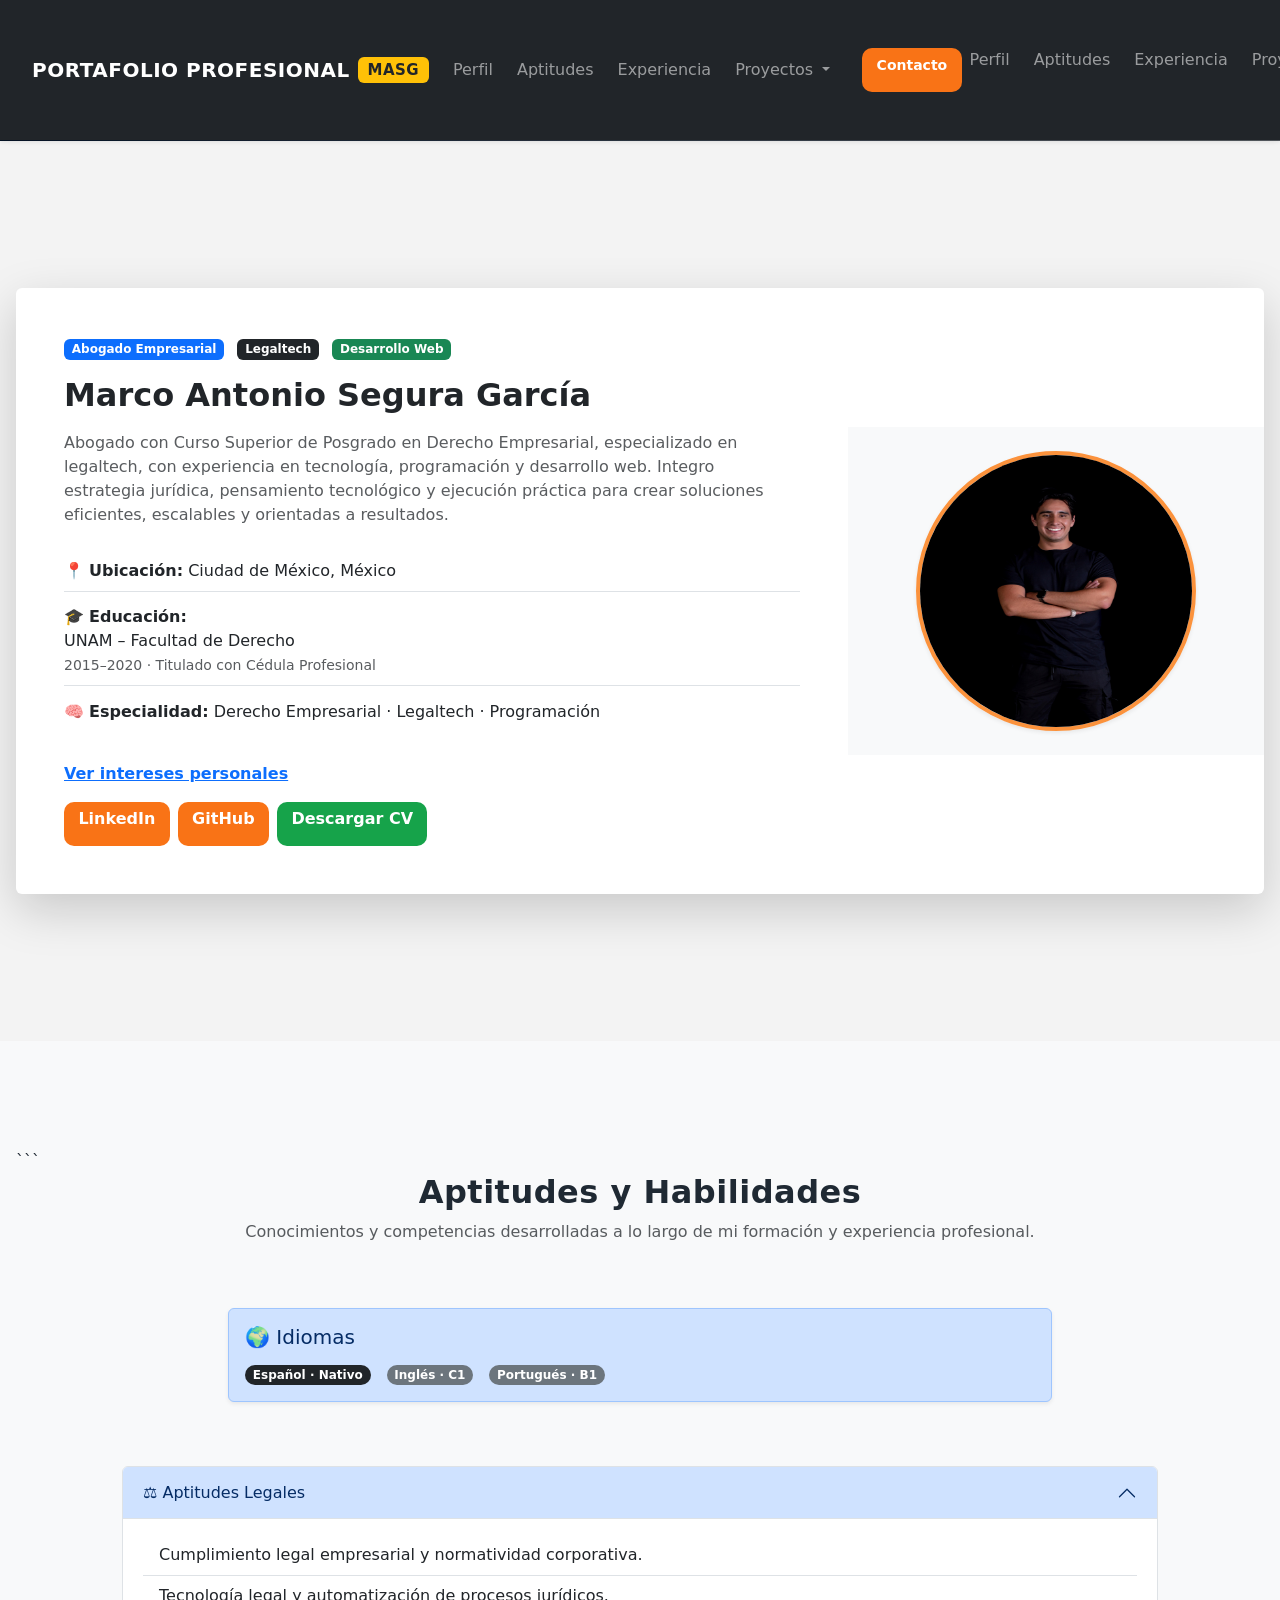
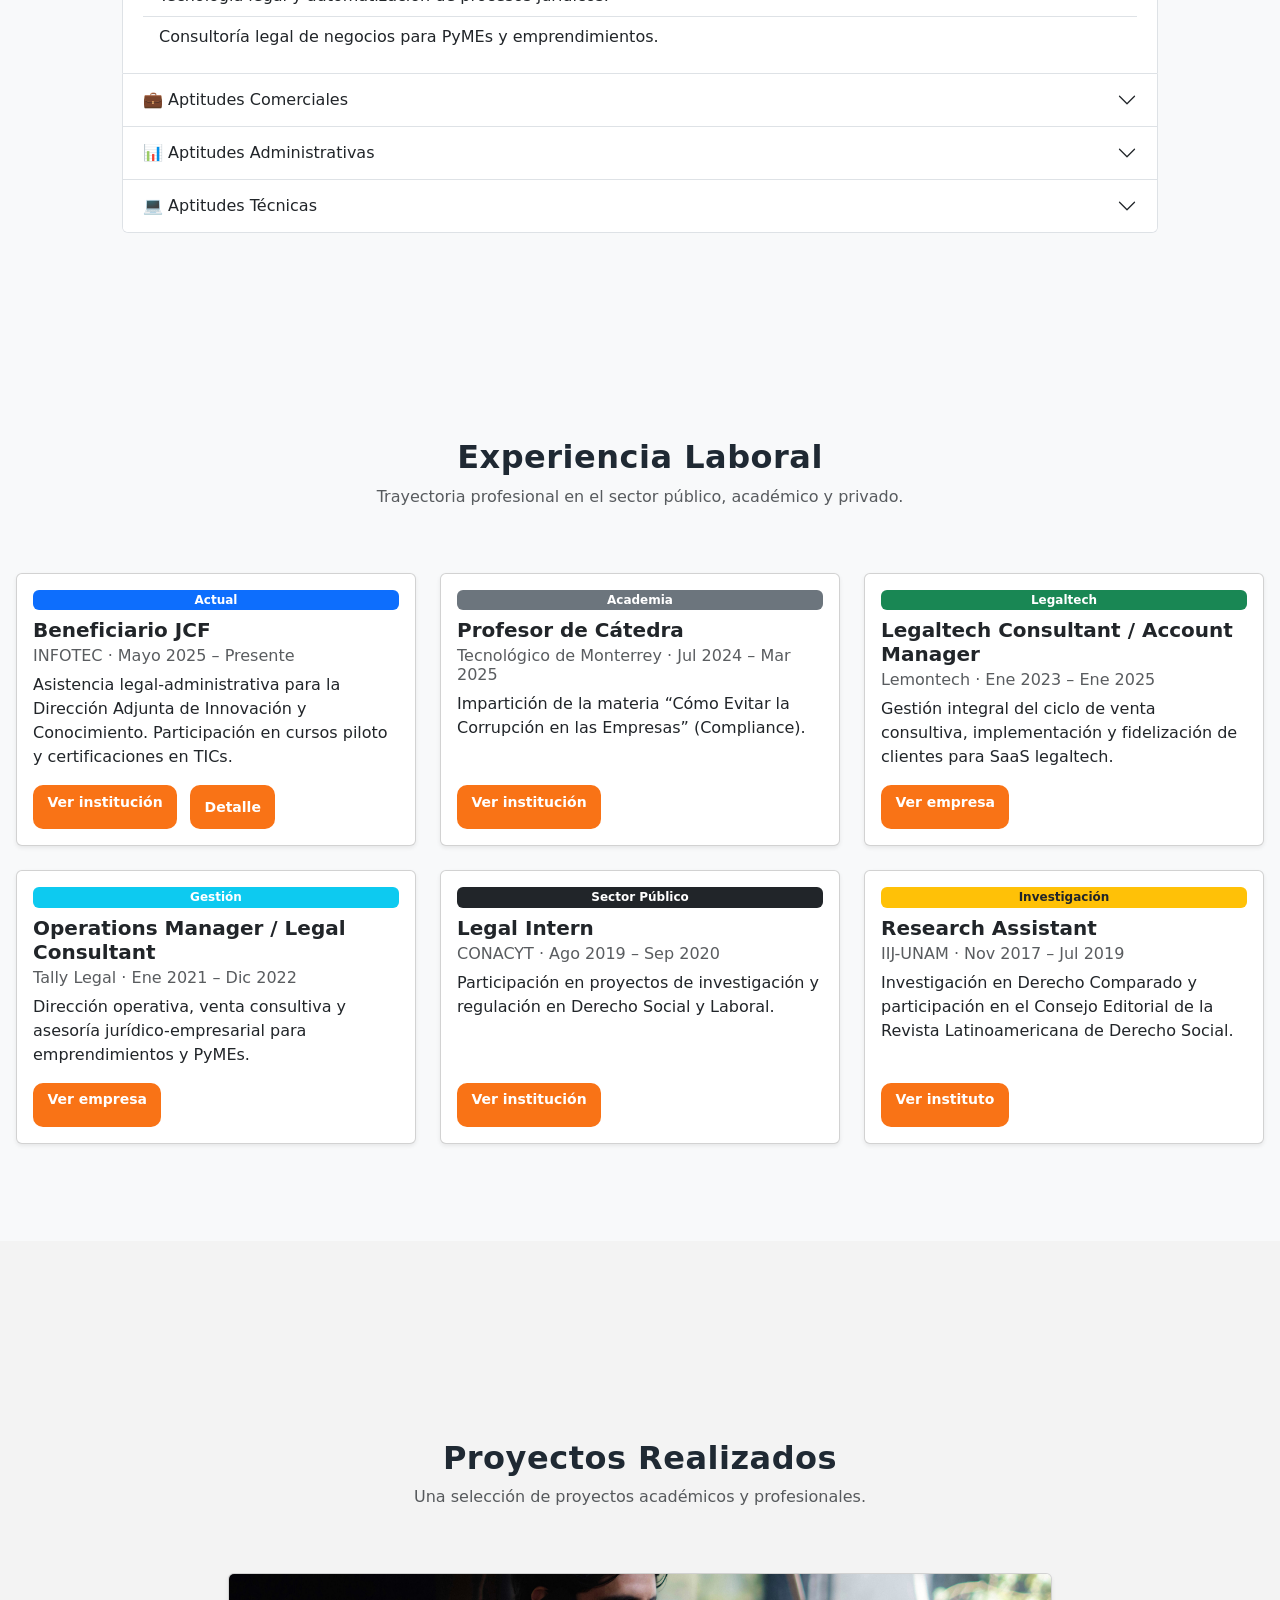
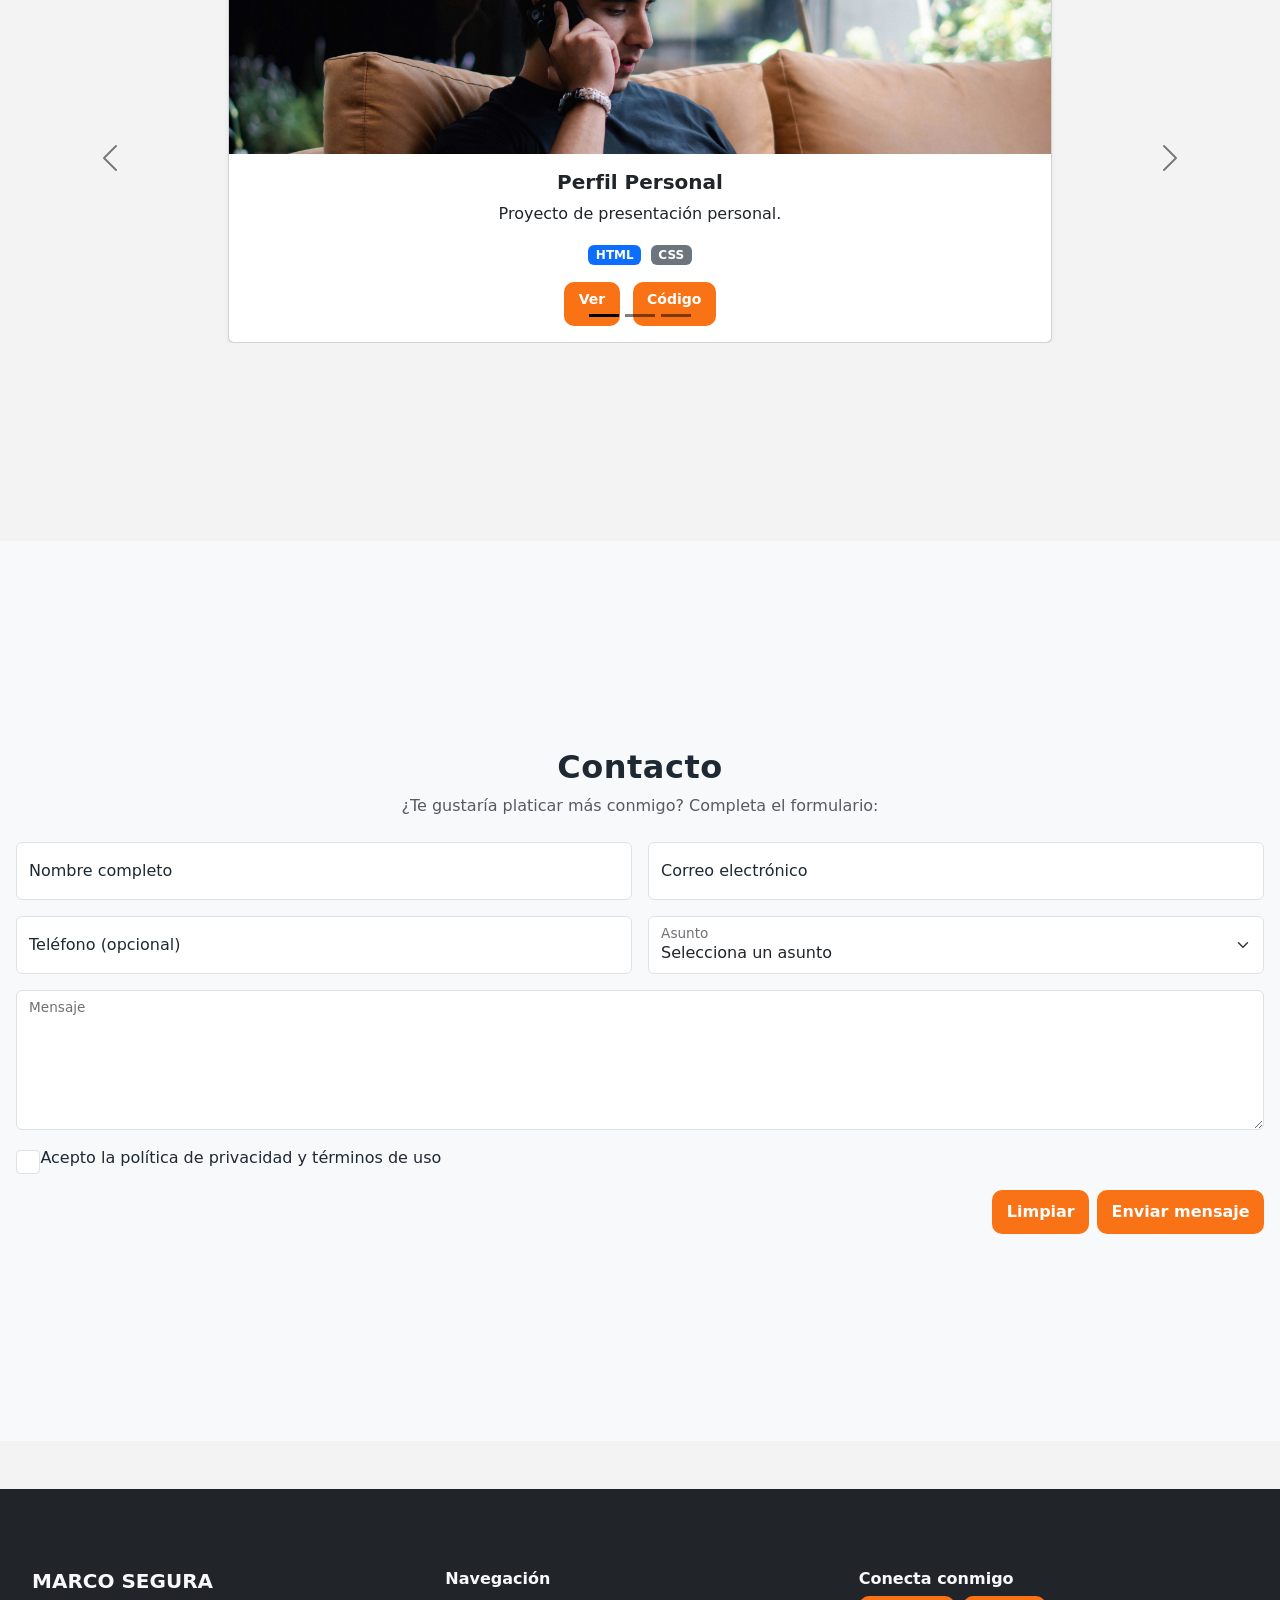
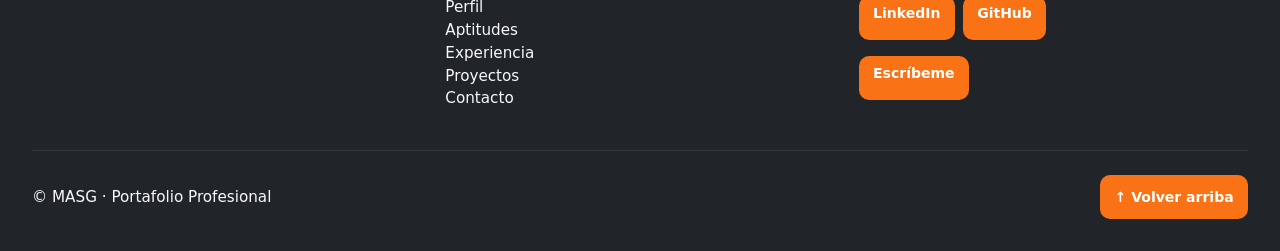
==== index.html @ 01057bda "Add files via upload" ====
<!doctype html>
<html lang="es">
  <head>
    <!-- META TAGS -->
      <meta charset="UTF-8">
      <meta name="viewport" content="width=device-width, initial-scale=1.0">
      <title>Portafolio ft Bootstrap | MASG</title>
    <!-- Bootstrap CSS (CDN: jsDelivr) -->
    <link href="https://cdn.jsdelivr.net/npm/bootstrap@5.0.2/dist/css/bootstrap.min.css"
          rel="stylesheet"
          integrity="sha384-EVSTQN3/azprG1Anm3QDgpJLIm9Nao0Yz1ztcQTwFspd3yD65VohhpuuCOmLASjC"
          crossorigin="anonymous">

    <!-- (Opcional) Bootstrap Icons -->
    <link href="https://cdn.jsdelivr.net/npm/bootstrap-icons@1.5.0/font/bootstrap-icons.css" rel="stylesheet">

    <!-- Tu CSS personalizado — debe cargarse DESPUÉS del CSS de Bootstrap -->
    <link rel="stylesheet" href="css/styles.css">
  </head>
<body>
<!-- ================= HEADER / NAVBAR (Bootstrap 5 - Refinado) ================= -->
<header class="site-header sticky-top">
  <nav class="navbar navbar-expand-lg navbar-dark bg-dark shadow-sm">
    <div class="container">

      <!-- Brand -->
      <a class="navbar-brand fw-bold d-flex align-items-center gap-2" href="#perfil">
        PORTAFOLIO PROFESIONAL
        <span class="badge bg-warning text-dark">MASG</span>
      </a>

      <!-- Toggler (Offcanvas) -->
      <button
        class="navbar-toggler"
        type="button"
        data-bs-toggle="offcanvas"
        data-bs-target="#offcanvasNavbar"
        aria-controls="offcanvasNavbar"
        aria-label="Toggle navigation">
        <span class="navbar-toggler-icon"></span>
      </button>

      <!-- Desktop Navbar -->
      <div class="collapse navbar-collapse justify-content-end d-none d-lg-flex">
        <ul class="navbar-nav align-items-center gap-lg-2">

          <li class="nav-item">
            <a class="nav-link" href="#perfil">Perfil</a>
          </li>

          <li class="nav-item">
            <a class="nav-link" href="#aptitudes">Aptitudes</a>
          </li>

          <li class="nav-item">
            <a class="nav-link" href="#experiencia">Experiencia</a>
          </li>

          <!-- Dropdown Proyectos -->
          <li class="nav-item dropdown">
            <a
              class="nav-link dropdown-toggle"
              href="#proyectos"
              role="button"
              data-bs-toggle="dropdown"
              aria-expanded="false">
              Proyectos
            </a>
            <ul class="dropdown-menu dropdown-menu-dark">
              <li><a class="dropdown-item" href="#proyectos">Todos</a></li>
              <li><a class="dropdown-item" href="#proyectos">Académicos</a></li>
              <li><a class="dropdown-item" href="#proyectos">Profesionales</a></li>
            </ul>
          </li>

          <!-- CTA -->
          <li class="nav-item ms-lg-3">
            <a class="btn btn-warning btn-sm fw-semibold" href="#contacto">
              Contacto
            </a>
          </li>

        </ul>
      </div>

      <!-- Offcanvas Mobile -->
      <div
        class="offcanvas offcanvas-end text-bg-dark"
        tabindex="-1"
        id="offcanvasNavbar"
        aria-labelledby="offcanvasNavbarLabel">

        <div class="offcanvas-header">
          <h5 class="offcanvas-title" id="offcanvasNavbarLabel">
            Navegación
          </h5>
          <button type="button" class="btn-close btn-close-white" data-bs-dismiss="offcanvas"></button>
        </div>

        <div class="offcanvas-body">
          <ul class="navbar-nav justify-content-end flex-grow-1 gap-2">

            <li class="nav-item">
              <a class="nav-link" href="#perfil" data-bs-dismiss="offcanvas">Perfil</a>
            </li>

            <li class="nav-item">
              <a class="nav-link" href="#aptitudes" data-bs-dismiss="offcanvas">Aptitudes</a>
            </li>

            <li class="nav-item">
              <a class="nav-link" href="#experiencia" data-bs-dismiss="offcanvas">Experiencia</a>
            </li>

            <!-- Dropdown en Offcanvas -->
            <li class="nav-item dropdown">
              <a
                class="nav-link dropdown-toggle"
                href="#proyectos"
                role="button"
                data-bs-toggle="dropdown">
                Proyectos
              </a>
              <ul class="dropdown-menu dropdown-menu-dark">
                <li><a class="dropdown-item" href="#proyectos" data-bs-dismiss="offcanvas">Todos</a></li>
                <li><a class="dropdown-item" href="#proyectos" data-bs-dismiss="offcanvas">Académicos</a></li>
                <li><a class="dropdown-item" href="#proyectos" data-bs-dismiss="offcanvas">Profesionales</a></li>
              </ul>
            </li>

            <li class="nav-item mt-3">
              <a class="btn btn-warning w-100 fw-semibold" href="#contacto" data-bs-dismiss="offcanvas">
                Contacto
              </a>
            </li>

          </ul>
        </div>
      </div>

    </div>
  </nav>
</header>

<main>
<!-- ================= PERFIL / HERO ================= -->
<section id="perfil" class="py-5">
  <div class="container">

    <div class="card border-0 shadow-lg overflow-hidden">
      <div class="row g-0 align-items-center">

        <!-- Texto -->
        <div class="col-12 col-lg-8 p-4 p-lg-5">

          <!-- Badges -->
          <div class="mb-3">
            <span class="badge bg-primary me-2">Abogado Empresarial</span>
            <span class="badge bg-dark me-2">Legaltech</span>
            <span class="badge bg-success">Desarrollo Web</span>
          </div>

          <h1 class="fw-bold mb-3">
            Marco Antonio Segura García
          </h1>

          <p class="text-muted mb-4">
            Abogado con Curso Superior de Posgrado en Derecho Empresarial, especializado en legaltech,
            con experiencia en tecnología, programación y desarrollo web. Integro estrategia jurídica,
            pensamiento tecnológico y ejecución práctica para crear soluciones eficientes, escalables
            y orientadas a resultados.
          </p>

          <!-- List Group -->
          <ul class="list-group list-group-flush mb-4">
            <li class="list-group-item px-0">
              📍 <strong>Ubicación:</strong> Ciudad de México, México
            </li>
            <li class="list-group-item px-0">
              🎓 <strong>Educación:</strong><br>
              UNAM – Facultad de Derecho<br>
              <small class="text-muted">2015–2020 · Titulado con Cédula Profesional</small>
            </li>
            <li class="list-group-item px-0">
              🧠 <strong>Especialidad:</strong> Derecho Empresarial · Legaltech · Programación
            </li>
          </ul>

          <!-- Collapse -->
          <p>
            <a
              class="link-primary fw-semibold"
              data-bs-toggle="collapse"
              href="#perfilExtra"
              role="button"
              aria-expanded="false">
              Ver intereses personales
            </a>
          </p>

          <div class="collapse mb-4" id="perfilExtra">
            <div class="alert alert-light border">
              🎯 <strong>Intereses:</strong> Actividades outdoor, coffee hopping, natación y aprendizaje continuo.
            </div>
          </div>

          <!-- CTA Buttons -->
          <div class="d-flex flex-wrap gap-2">
            <a
              href="https://mx.linkedin.com/in/marcosegar"
              target="_blank"
              class="btn btn-primary">
              LinkedIn
            </a>

            <a
              href="https://github.com/qwertysegar"
              target="_blank"
              class="btn btn-outline-dark">
              GitHub
            </a>

            <a
              href="https://drive.google.com/drive/folders/170yo0Jqm3mFvc3dnW_CJpnDJ2ZzEN7x0?usp=drive_link"
              target="_blank"
              class="btn btn-success">
              Descargar CV
            </a>
          </div>

        </div>

        <!-- Imagen -->
        <div class="col-12 col-lg-4 bg-light p-4 text-center">
          <div class="ratio ratio-1x1 mx-auto" style="max-width: 280px;">
            <img
              src="assets/img/MASG.jpg"
              alt="Foto de perfil de Marco Segura"
              class="img-fluid rounded-circle shadow-sm"
            >
          </div>
        </div>

      </div>
    </div>

  </div>
</section>

<!-- ================= APTITUDES Y HABILIDADES ================= -->

<section id="aptitudes" class="py-5 bg-light">
  <div class="container">

```
<!-- Encabezado -->
<div class="row mb-5">
  <div class="col text-center">
    <h2 class="fw-bold">Aptitudes y Habilidades</h2>
    <p class="text-muted mt-2">Conocimientos y competencias desarrolladas a lo largo de mi formación y experiencia profesional.</p>
  </div>
</div>

<!-- Idiomas (Alert + Badges) -->
<div class="row mb-5">
  <div class="col-lg-8 mx-auto">
    <div class="alert alert-primary shadow-sm">
      <h5 class="alert-heading mb-3">🌍 Idiomas</h5>
      <div class="d-flex flex-wrap gap-3">
        <span class="badge rounded-pill bg-dark">Español · Nativo</span>
        <span class="badge rounded-pill bg-secondary">Inglés · C1</span>
        <span class="badge rounded-pill bg-secondary">Portugués · B1</span>
      </div>
    </div>
  </div>
</div>

<!-- Aptitudes profesionales (Accordion + Grid) -->
<div class="row">
  <div class="col-lg-10 mx-auto">
    <div class="accordion" id="aptitudesAccordion">

      <!-- Legales -->
      <div class="accordion-item">
        <h2 class="accordion-header" id="headingLegal">
          <button class="accordion-button" type="button" data-bs-toggle="collapse" data-bs-target="#legal" aria-expanded="true" aria-controls="legal">
            ⚖️ Aptitudes Legales
          </button>
        </h2>
        <div id="legal" class="accordion-collapse collapse show" aria-labelledby="headingLegal" data-bs-parent="#aptitudesAccordion">
          <div class="accordion-body">
            <ul class="list-group list-group-flush">
              <li class="list-group-item">Cumplimiento legal empresarial y normatividad corporativa.</li>
              <li class="list-group-item">Tecnología legal y automatización de procesos jurídicos.</li>
              <li class="list-group-item">Consultoría legal de negocios para PyMEs y emprendimientos.</li>
            </ul>
          </div>
        </div>
      </div>

      <!-- Comerciales -->
      <div class="accordion-item">
        <h2 class="accordion-header" id="headingComercial">
          <button class="accordion-button collapsed" type="button" data-bs-toggle="collapse" data-bs-target="#comercial" aria-expanded="false" aria-controls="comercial">
            💼 Aptitudes Comerciales
          </button>
        </h2>
        <div id="comercial" class="accordion-collapse collapse" aria-labelledby="headingComercial" data-bs-parent="#aptitudesAccordion">
          <div class="accordion-body">
            <ul class="list-group list-group-flush">
              <li class="list-group-item">Prospección, venta consultiva y conversión de negocio.</li>
              <li class="list-group-item">Gestión de cuentas clave y relaciones estratégicas.</li>
              <li class="list-group-item">Seguimiento a la experiencia del usuario (customer success).</li>
            </ul>
          </div>
        </div>
      </div>

      <!-- Administrativas -->
      <div class="accordion-item">
        <h2 class="accordion-header" id="headingAdmin">
          <button class="accordion-button collapsed" type="button" data-bs-toggle="collapse" data-bs-target="#admin" aria-expanded="false" aria-controls="admin">
            📊 Aptitudes Administrativas
          </button>
        </h2>
        <div id="admin" class="accordion-collapse collapse" aria-labelledby="headingAdmin" data-bs-parent="#aptitudesAccordion">
          <div class="accordion-body">
            <ul class="list-group list-group-flush">
              <li class="list-group-item">Dirección operativa y gestión de proyectos.</li>
              <li class="list-group-item">Liderazgo, trabajo en equipo y comunicación asertiva.</li>
              <li class="list-group-item">Fijación y supervisión colaborativa de metas.</li>
            </ul>
          </div>
        </div>
      </div>

      <!-- Técnicas -->
      <div class="accordion-item">
        <h2 class="accordion-header" id="headingTech">
          <button class="accordion-button collapsed" type="button" data-bs-toggle="collapse" data-bs-target="#tech" aria-expanded="false" aria-controls="tech">
            💻 Aptitudes Técnicas
          </button>
        </h2>
        <div id="tech" class="accordion-collapse collapse" aria-labelledby="headingTech" data-bs-parent="#aptitudesAccordion">
          <div class="accordion-body">
            <ul class="list-group list-group-flush">
              <li class="list-group-item">Microsoft 365 y Google Workspace.</li>
              <li class="list-group-item">Python, IA, Slack, Monday, HubSpot, Notion, Asana, Trello.</li>
              <li class="list-group-item">Investigación y redacción académica.</li>
            </ul>
          </div>
        </div>
      </div>

    </div>
  </div>
</div>

  </div>
</section>
<!-- ================= EXPERIENCIA LABORAL ================= -->
<section id="experiencia" class="py-5 bg-light">
  <div class="container">

    <div class="row mb-5">
      <div class="col text-center">
        <h2 class="fw-bold">Experiencia Laboral</h2>
        <p class="text-muted">Trayectoria profesional en el sector público, académico y privado.</p>
      </div>
    </div>

    <div class="row g-4">

      <!-- ITEM 1 -->
      <div class="col-md-6 col-lg-4">
        <div class="card h-100 shadow-sm">
          <div class="card-body d-flex flex-column">
            <span class="badge bg-primary mb-2">Actual</span>
            <h5 class="card-title">Beneficiario JCF</h5>
            <h6 class="card-subtitle mb-2 text-muted">INFOTEC · Mayo 2025 – Presente</h6>
            <p class="card-text">
              Asistencia legal-administrativa para la Dirección Adjunta de Innovación y Conocimiento.
              Participación en cursos piloto y certificaciones en TICs.
            </p>
            <div class="mt-auto">
              <a href="https://www.infotec.mx" target="_blank" class="btn btn-outline-primary btn-sm">Ver institución</a>
              <button class="btn btn-primary btn-sm ms-2" data-bs-toggle="modal" data-bs-target="#exp1">Detalle</button>
            </div>
          </div>
        </div>
      </div>

      <!-- ITEM 2 -->
      <div class="col-md-6 col-lg-4">
        <div class="card h-100 shadow-sm">
          <div class="card-body d-flex flex-column">
            <span class="badge bg-secondary mb-2">Academia</span>
            <h5 class="card-title">Profesor de Cátedra</h5>
            <h6 class="card-subtitle mb-2 text-muted">Tecnológico de Monterrey · Jul 2024 – Mar 2025</h6>
            <p class="card-text">
              Impartición de la materia “Cómo Evitar la Corrupción en las Empresas” (Compliance).
            </p>
            <div class="mt-auto">
              <a href="https://tec.mx" target="_blank" class="btn btn-outline-primary btn-sm">Ver institución</a>
            </div>
          </div>
        </div>
      </div>

      <!-- ITEM 3 -->
      <div class="col-md-6 col-lg-4">
        <div class="card h-100 shadow-sm">
          <div class="card-body d-flex flex-column">
            <span class="badge bg-success mb-2">Legaltech</span>
            <h5 class="card-title">Legaltech Consultant / Account Manager</h5>
            <h6 class="card-subtitle mb-2 text-muted">Lemontech · Ene 2023 – Ene 2025</h6>
            <p class="card-text">
              Gestión integral del ciclo de venta consultiva, implementación y fidelización
              de clientes para SaaS legaltech.
            </p>
            <div class="mt-auto">
              <a href="https://lemontech.com" target="_blank" class="btn btn-outline-primary btn-sm">Ver empresa</a>
            </div>
          </div>
        </div>
      </div>

      <!-- ITEM 4 -->
      <div class="col-md-6 col-lg-4">
        <div class="card h-100 shadow-sm">
          <div class="card-body d-flex flex-column">
            <span class="badge bg-info mb-2">Gestión</span>
            <h5 class="card-title">Operations Manager / Legal Consultant</h5>
            <h6 class="card-subtitle mb-2 text-muted">Tally Legal · Ene 2021 – Dic 2022</h6>
            <p class="card-text">
              Dirección operativa, venta consultiva y asesoría jurídico-empresarial
              para emprendimientos y PyMEs.
            </p>
            <div class="mt-auto">
              <a href="https://tallylegal.io" target="_blank" class="btn btn-outline-primary btn-sm">Ver empresa</a>
            </div>
          </div>
        </div>
      </div>

      <!-- ITEM 5 -->
      <div class="col-md-6 col-lg-4">
        <div class="card h-100 shadow-sm">
          <div class="card-body d-flex flex-column">
            <span class="badge bg-dark mb-2">Sector Público</span>
            <h5 class="card-title">Legal Intern</h5>
            <h6 class="card-subtitle mb-2 text-muted">CONACYT · Ago 2019 – Sep 2020</h6>
            <p class="card-text">
              Participación en proyectos de investigación y regulación en Derecho Social y Laboral.
            </p>
            <div class="mt-auto">
              <a href="https://www.gob.mx/conacyt" target="_blank" class="btn btn-outline-primary btn-sm">Ver institución</a>
            </div>
          </div>
        </div>
      </div>

      <!-- ITEM 6 -->
      <div class="col-md-6 col-lg-4">
        <div class="card h-100 shadow-sm">
          <div class="card-body d-flex flex-column">
            <span class="badge bg-warning text-dark mb-2">Investigación</span>
            <h5 class="card-title">Research Assistant</h5>
            <h6 class="card-subtitle mb-2 text-muted">IIJ-UNAM · Nov 2017 – Jul 2019</h6>
            <p class="card-text">
              Investigación en Derecho Comparado y participación en el Consejo Editorial
              de la Revista Latinoamericana de Derecho Social.
            </p>
            <div class="mt-auto">
              <a href="https://www.juridicas.unam.mx" target="_blank" class="btn btn-outline-primary btn-sm">Ver instituto</a>
            </div>
          </div>
        </div>
      </div>

    </div>
  </div>
</section>

<!-- ================= MODAL EXPERIENCIA 1 ================= -->
<div class="modal fade" id="exp1" tabindex="-1" aria-labelledby="exp1Label" aria-hidden="true">
  <div class="modal-dialog modal-lg modal-dialog-centered">
    <div class="modal-content">
      <div class="modal-header">
        <h5 class="modal-title" id="exp1Label">Beneficiario JCF – INFOTEC</h5>
        <button type="button" class="btn-close" data-bs-dismiss="modal" aria-label="Close"></button>
      </div>
      <div class="modal-body">
        <ul>
          <li>Apoyo jurídico-administrativo en proyectos de innovación tecnológica.</li>
          <li>Participación en cursos piloto y certificaciones en tecnologías de la información.</li>
          <li>Colaboración con equipos multidisciplinarios.</li>
        </ul>
      </div>
      <div class="modal-footer">
        <button type="button" class="btn btn-secondary" data-bs-dismiss="modal">Cerrar</button>
      </div>
    </div>
  </div>
</div>
</section>
<!-- ================= PROYECTOS ================= -->
<section id="proyectos" class="py-5">
  <div class="container">

    <div class="row mb-5">
      <div class="col text-center">
        <h2 class="fw-bold">Proyectos Realizados</h2>
        <p class="text-muted">Una selección de proyectos académicos y profesionales.</p>
      </div>
    </div>

    <!-- Carousel de Proyectos -->
    <div id="proyectosCarousel" class="carousel slide carousel-dark" data-bs-ride="carousel">

      <!-- Indicadores -->
      <div class="carousel-indicators">
        <button type="button" data-bs-target="#proyectosCarousel" data-bs-slide-to="0" class="active" aria-current="true"></button>
        <button type="button" data-bs-target="#proyectosCarousel" data-bs-slide-to="1"></button>
        <button type="button" data-bs-target="#proyectosCarousel" data-bs-slide-to="2"></button>
      </div>

      <div class="carousel-inner">

        <!-- Proyecto 1 -->
        <div class="carousel-item active">
          <div class="row justify-content-center">
            <div class="col-md-10 col-lg-8">
              <div class="card shadow-sm">
                <img src="assets/img/MASG2.JPEG" class="card-img-top" alt="Perfil Personal">
                <div class="card-body text-center">
                  <h5 class="card-title">Perfil Personal</h5>
                  <p class="card-text">Proyecto de presentación personal.</p>

                  <div class="mb-3">
                    <span class="badge bg-primary me-1">HTML</span>
                    <span class="badge bg-secondary">CSS</span>
                  </div>

                  <a href="#perfil" class="btn btn-primary btn-sm">Ver</a>
                  <a href="https://github.com/qwertysegar/Desarrollo-Web" target="_blank" class="btn btn-outline-primary btn-sm ms-2">Código</a>
                </div>
              </div>
            </div>
          </div>
        </div>

        <!-- Proyecto 2 -->
        <div class="carousel-item">
          <div class="row justify-content-center">
            <div class="col-md-10 col-lg-8">
              <div class="card shadow-sm">
                <img src="assets/img/LOGOCNTD2026.png" class="card-img-top" alt="Congreso Nacional de Tecnología, Derecho y Negocios 2026">
                <div class="card-body text-center">
                  <h5 class="card-title">Congreso Nacional de Tecnología, Derecho y Negocios 2026</h5>
                  <p class="card-text">Sistema de eventos con registro, validaciones y diseño responsive.</p>

                  <div class="mb-3">
                    <span class="badge bg-primary me-1">HTML</span>
                    <span class="badge bg-secondary me-1">CSS</span>
                    <span class="badge bg-success">JavaScript</span>
                  </div>

                  <a href="assets/proyectos/index3.html" target="_blank" class="btn btn-primary btn-sm">Ver proyecto</a>
                  <a href="https://github.com/qwertysegar/Desarrollo-Web" target="_blank" class="btn btn-outline-primary btn-sm ms-2">Código</a>
                </div>
              </div>
            </div>
          </div>
        </div>

        <!-- Proyecto 3 -->
        <div class="carousel-item">
          <div class="row justify-content-center">
            <div class="col-md-10 col-lg-8">
              <div class="card shadow-sm">
                <img src="assets/img/formulario.jpg" class="card-img-top" alt="Formulario de Contacto">
                <div class="card-body text-center">
                  <h5 class="card-title">Formulario de Contacto</h5>
                  <p class="card-text">Proyecto para realizar contacto con el desarrollador.</p>

                  <div class="mb-3">
                    <span class="badge bg-primary me-1">HTML</span>
                    <span class="badge bg-secondary me-1">CSS</span>
                    <span class="badge bg-success">JavaScript</span>
                  </div>

                  <a href="#contacto" class="btn btn-primary btn-sm">Ver</a>
                  <a href="https://github.com/qwertysegar/Desarrollo-Web" target="_blank" class="btn btn-outline-primary btn-sm ms-2">Código</a>
                </div>
              </div>
            </div>
          </div>
        </div>

      </div>

      <!-- Controles -->
      <button class="carousel-control-prev" type="button" data-bs-target="#proyectosCarousel" data-bs-slide="prev">
        <span class="carousel-control-prev-icon"></span>
      </button>
      <button class="carousel-control-next" type="button" data-bs-target="#proyectosCarousel" data-bs-slide="next">
        <span class="carousel-control-next-icon"></span>
      </button>

    </div>
  </div>
</section>
<!-- ================= CONTACTO ================= -->
<section id="contacto" class="py-5 bg-light">
  <div class="container">

    <!-- Header -->
    <header class="text-center mb-4">
      <h2 class="fw-bold">Contacto</h2>
      <p class="text-muted">¿Te gustaría platicar más conmigo? Completa el formulario:</p>
    </header>

    <!-- Alertas -->
    <div class="alert alert-danger d-none" id="alertError" role="alert">
      ⚠️ Por favor revisa los campos marcados antes de enviar el formulario.
    </div>

    <div class="alert alert-success d-none" id="alertSuccess" role="alert">
      ✅ Formulario validado correctamente. ¡Gracias por tu mensaje!
    </div>

    <!-- Formulario -->
    <form class="needs-validation" id="contactForm" novalidate>
      <div class="row g-3">

        <!-- Nombre -->
        <div class="col-md-6">
          <div class="form-floating">
            <input type="text" class="form-control" id="nombre" placeholder="Nombre completo" required>
            <label for="nombre">Nombre completo</label>
            <div class="invalid-feedback">Ingresa tu nombre.</div>
          </div>
        </div>

        <!-- Email -->
        <div class="col-md-6">
          <div class="form-floating">
            <input type="email" class="form-control" id="email" placeholder="Correo electrónico" required>
            <label for="email">Correo electrónico</label>
            <div class="invalid-feedback">Correo inválido.</div>
          </div>
        </div>

        <!-- Teléfono -->
        <div class="col-md-6">
          <div class="form-floating">
            <input type="tel" class="form-control" id="telefono" placeholder="Teléfono">
            <label for="telefono">Teléfono (opcional)</label>
          </div>
        </div>

        <!-- Asunto -->
        <div class="col-md-6">
          <div class="form-floating">
            <select class="form-select" id="asunto" required>
              <option value="" selected disabled>Selecciona un asunto</option>
              <option value="oferta">Oferta laboral</option>
              <option value="colaboracion">Colaboración</option>
              <option value="consulta">Consultoría</option>
              <option value="romantica">Una cita romántica 😉</option>
              <option value="otro">Otro</option>
            </select>
            <label for="asunto">Asunto</label>
            <div class="invalid-feedback">Selecciona un asunto.</div>
          </div>
        </div>

        <!-- Otro asunto -->
        <div class="col-12 d-none" id="otroAsunto">
          <div class="form-floating">
            <input type="text" class="form-control" id="otroTexto" placeholder="Especifica el motivo">
            <label for="otroTexto">Especifica el motivo</label>
          </div>
        </div>

        <!-- Mensaje -->
        <div class="col-12">
          <div class="form-floating">
            <textarea class="form-control" id="mensaje" style="height: 140px" required></textarea>
            <label for="mensaje">Mensaje</label>
            <div class="invalid-feedback">El mensaje es obligatorio.</div>
          </div>
        </div>

        <!-- Términos -->
        <div class="col-12">
          <div class="form-check">
            <input class="form-check-input" type="checkbox" id="terminos" required>
            <label class="form-check-label" for="terminos">
              Acepto la política de privacidad y términos de uso
            </label>
            <div class="invalid-feedback">
              Debes aceptar los términos.
            </div>
          </div>
        </div>

        <!-- Botones -->
        <div class="col-12 d-flex gap-2 justify-content-end mt-3">
          <button type="reset" class="btn btn-outline-secondary">Limpiar</button>
          <button type="submit" class="btn btn-primary">Enviar mensaje</button>
        </div>

      </div>
    </form>
  </div>
</section>

<!-- ================= MODAL CONFIRMACIÓN ================= -->
<div class="modal fade" id="confirmModal" tabindex="-1" aria-hidden="true">
  <div class="modal-dialog modal-dialog-centered">
    <div class="modal-content">

      <div class="modal-header">
        <h5 class="modal-title">Mensaje enviado</h5>
        <button type="button" class="btn-close" data-bs-dismiss="modal"></button>
      </div>

      <div class="modal-body">
        <p>Gracias por contactarme. He recibido tu mensaje y me pondré en contacto contigo a la brevedad.</p>
      </div>

      <div class="modal-footer">
        <button type="button" class="btn btn-primary" data-bs-dismiss="modal">Cerrar</button>
      </div>

    </div>
  </div>
</div>
</main>
<!-- ================= FOOTER ================= -->

<footer class="bg-dark text-light pt-5 mt-5">
  <div class="container">

<div class="row g-4">

  <!-- Branding / About -->
  <div class="col-md-4">
    <h5 class="fw-bold text-uppercase">Marco Segura</h5>
    <p class="text-muted">
      Abogado especializado en Derecho Empresarial y Legaltech,
      con enfoque en desarrollo web y soluciones tecnológicas.
    </p>
  </div>

  <!-- Navegación -->
  <div class="col-md-4">
    <h6 class="fw-semibold">Navegación</h6>
    <ul class="list-unstyled">
      <li><a href="#perfil" class="text-decoration-none text-light">Perfil</a></li>
      <li><a href="#aptitudes" class="text-decoration-none text-light">Aptitudes</a></li>
      <li><a href="#experiencia" class="text-decoration-none text-light">Experiencia</a></li>
      <li><a href="#proyectos" class="text-decoration-none text-light">Proyectos</a></li>
      <li><a href="#contacto" class="text-decoration-none text-light">Contacto</a></li>
    </ul>
  </div>

  <!-- Redes / CTA -->
  <div class="col-md-4">
    <h6 class="fw-semibold">Conecta conmigo</h6>
    <div class="d-flex gap-2 mb-3">
      <a href="https://mx.linkedin.com/in/marcosegar" target="_blank" class="btn btn-outline-light btn-sm">LinkedIn</a>
      <a href="https://github.com/qwertysegar" target="_blank" class="btn btn-outline-light btn-sm">GitHub</a>
    </div>
    <a href="#contacto" class="btn btn-primary btn-sm">Escríbeme</a>
  </div>

</div>

<hr class="border-secondary my-4">

<!-- Copyright -->
<div class="d-flex flex-column flex-md-row justify-content-between align-items-center">
  <p class="mb-0">© <span id="year"></span> MASG · Portafolio Profesional</p>
  <button class="btn btn-sm btn-outline-light" onclick="window.scrollTo({top: 0, behavior: 'smooth'})">
    ↑ Volver arriba
  </button>
</div>

  </div>
</footer>

    <!-- Bootstrap Bundle with Popper (colócalo justo antes del cierre de body) -->
    <script src="https://cdn.jsdelivr.net/npm/bootstrap@5.0.2/dist/js/bootstrap.bundle.min.js"
            integrity="sha384-MrcW6ZMFYlzcLA8Nl+NtUVF0sA7MsXsP1UyJoMp4YLEuNSfAP+JcXn/tWtIaxVXM"
            crossorigin="anonymous"></script>
  </body>
</html>
---- css/styles.css ----
/* =========================================================
   Mobile-first. Breakpoints: 576 / 768 / 992 / 1200
   ========================================================= */

:root{
  --bg: #f3f3f3;
  --surface: #ffffff;
  --text: #1f2933;
  --muted: #6b7280;

  --orange-500: #f97316;
  --orange-400: #fb923c;
  --orange-600: #ea580c;

  --radius: 12px;
  --max-width: 1200px;
  --shadow-soft: 0 8px 24px rgba(0,0,0,0.08);
}

/* Reset */
*{box-sizing:border-box;margin:0;padding:0}
html{font-size:16px}
html,body{height:100%}
body{
  font-family: system-ui, -apple-system, "Segoe UI", Roboto, Arial, "Noto Sans";
  background:var(--bg);
  color:var(--text);
  line-height:1.5;
  -webkit-font-smoothing:antialiased;
  -moz-osx-font-smoothing:grayscale;
}

/* Container */
.container{width:100%;max-width:var(--max-width);margin:0 auto;padding:1rem}

/* Make images responsive by default */
img{max-width:100%;height:auto;display:block}

/* ================= HEADER / NAV ================= */
.site-header{
  background: linear-gradient(90deg, #031124 0%, #5a5e63 100%);
  border-bottom: 1px solid rgba(31,41,55,0.06);
  position: sticky;
  top: 0;
  z-index: 120;
  box-shadow: 0 2px 6px rgba(15,23,42,0.02);
  transition: transform 0.3s ease;
}
.header-inner{
  display:flex;
  align-items:center;
  justify-content:space-between;
  gap:1rem;
  padding:.75rem 1rem;
  max-width:var(--max-width);
  margin:0 auto;
}

.brand{
  font-weight:700;
  color:#da600a;
  text-decoration:none;
  font-size:1.05rem;
}

/* Nav toggle (hamburger) - ensure touch size >=44px */
.nav-toggle{
  background:none;
  border:0;
  font-size:2.4rem;
  cursor:pointer;
  padding:.5rem .75rem;
  border-radius:8px;
  min-height:44px;
  min-width:44px;
  color: #fff;
}
.nav-toggle:focus{outline:3px solid rgba(249,115,22,0.12);outline-offset:3px;}

/* Main nav hidden by default (mobile). When opened, gets .nav--open */
.main-nav{
  display:none;
  gap:1rem;
}
.main-nav a{
  text-decoration:none;
  color:#e6e7eb;
  padding:.75rem;
  border-radius:8px;
  display:block;
  min-height:44px;
  line-height:1;
}
.main-nav a:focus{outline:3px solid rgba(249,115,22,0.12);outline-offset:3px}

/* Nav open style for mobile */
.main-nav.nav--open{
  display:flex;
  flex-direction:column;
  position:absolute;
  top:100%;
  right:1rem;
  background:#da600a;
  padding:.75rem;
  border-radius:12px;
  box-shadow:0 14px 30px rgba(2,6,23,0.08);
  min-width:200px;
  z-index:140;
}

/* ================= PERFIL ================= */
.perfil{display:flex;flex-direction:column;gap:1.25rem;padding:2rem 1rem}
.perfil__info h1{font-size:1.6rem;margin-bottom:.5rem;color:var(--text)}
.perfil__descripcion{color:var(--muted);font-size:1rem;margin-bottom:1rem}
.perfil__datos{list-style:none;padding:0;margin:0 0 1rem 0}
.perfil__datos li{margin-bottom:.5rem}

/* Perfil: centramos botones en mobile */
.perfil__contacto{
  display: flex;
  flex-direction: row;   /* ✅ uno al lado del otro */
  flex-wrap: wrap;       /* si no caben, bajan */
  gap: .75rem;
  justify-content: center;
  align-items: center;
}


/* Buttons / touch targets */
.btn{
  display:inline-block;
  background:var(--orange-500);
  color:#fff;
  padding:.6rem .9rem;
  border-radius:10px;
  text-decoration:none;
  font-weight:600;
  min-height:44px;
  text-align:center;
  line-height:1;
  border:0;
}
.btn--outline{
  background:transparent;
  border:2px solid var(--orange-500);
  color:var(--orange-500);
  min-height:44px;
}

/* Remove odd mm unit; ensure reasonable width but not forcing full width on mobile */
.perfil__contacto .btn, .perfil__contacto .btn--outline{
  width:auto;
  padding:.6rem .9rem;
}

/* Foto perfil */
.perfil__foto img{
  width:180px;
  max-width:100%;
  border-radius:30%;
  display:block;
  margin:0 auto;
  border:4px solid var(--orange-400);
}

/* ================= SECCIONES GENERALES ================= */
.section {
  padding: 4rem 0;
}

.section--alt {
  background-color: var(--color-bg-alt, #f7f7f7);
}

.section-header {
  text-align: center;
  margin-bottom: 3rem;
}

/* ================= APTITUDES ================= */
.aptitudes-grid {
  display: grid;
  gap: 1.5rem;
}

.aptitudes-card {
  background: #fff;
  padding: 1.5rem;
  border-radius: 12px;
  box-shadow: 0 8px 20px rgba(0,0,0,0.05);
}

.badge-list {
  display: flex;
  flex-wrap: wrap;
  gap: 0.75rem;
  list-style: none;
}

/* ================= EXPERIENCIA ================= */
.timeline {
  display: grid;
  gap: 2rem;
}

.timeline-item {
  background: #fff;
  padding: 1.75rem;
  border-left: 4px solid var(--color-primary);
  border-radius: 8px;
}

.timeline-item span {
  display: block;
  font-size: 0.9rem;
  opacity: 0.7;
  margin-bottom: 0.5rem;
}

.text-link {
  display: inline-block;
  margin-top: 0.75rem;
  color: var(--color-primary);
  font-weight: 600;
}

/* ================= BREAKPOINTS ================= */
@media (min-width: 768px) {
  .aptitudes-grid {
    grid-template-columns: repeat(2, 1fr);
  }
}

@media (min-width: 992px) {
  .aptitudes-grid {
    grid-template-columns: repeat(4, 1fr);
  }
}


/* ================= PROYECTOS ================= */
.proyectos__header{text-align:center;margin:1.5rem 0}
.proyectos__header h2{font-size:2.8rem;margin-bottom:.5rem}
.proyectos__grid{display:grid;grid-template-columns:1fr;gap:1.25rem}

.proyecto-card{
  background:var(--surface);
  border-radius:var(--radius);
  overflow:hidden;
  box-shadow:var(--shadow-soft);
  display:flex;
  flex-direction:column;
  transition:transform .25s ease,box-shadow .25s ease;
}
.proyecto-card img{height:180px;object-fit:cover;width:100%}
.proyecto-card__content{padding:1rem;display:flex;flex-direction:column;flex-grow:1}
.proyecto-card__tech{display:flex;gap:.5rem;list-style:none;padding:0;margin:0.75rem 0;flex-wrap:wrap}
.proyecto-card__tech li{background:var(--orange-400);color:#fff;padding:.25rem .6rem;border-radius:999px;font-size:.75rem}
.proyecto-card__actions{margin-top:auto;display:flex;gap:.5rem;flex-wrap:wrap}

/* ================= FORMULARIO ================= */
.form-header { text-align:center;margin-bottom:1rem }
.contact-form{display:flex;flex-direction:column;gap:1rem}
.form-group{display:flex;flex-direction:column}
.form-group label{font-weight:600;margin-bottom:.4rem}
.form-actions{display:flex;flex-direction:column;gap:.75rem;margin-top:1rem}
.checkbox-group{
  display:flex;
  align-items:flex-start;
  gap:.5rem;
  justify-content:flex-start;
  padding:.25rem 0;
}
.checkbox-group input[type="checkbox"]{
  width:20px;
  height:20px;
  flex:0 0 20px;
  margin-top:.25rem;
}
.checkbox-group label{
  cursor:pointer;
  user-select:none;
  font-size:0.95rem;
}

/* Inputs */
input,select,textarea,button{font-family:inherit}
input,select,textarea{width:100%;padding:.7rem;border-radius:10px;border:1px solid #e6e7eb;font-size:1rem}
input:focus,select:focus,textarea:focus{outline:none;border-color:var(--orange-500);box-shadow:0 0 0 3px rgba(249,115,22,0.14)}
.error-message{color:#dc2626;font-size:.85rem;margin-top:.25rem;display:none}

/* ================= FOOTER ================= */
.site-footer{
  padding:1rem 0;
  text-align:center;
  color:#ffffff; 
  margin-top:2rem;
  background: linear-gradient(90deg,#56595a 0%, #0b2c46 100%);
  border-top:1px solid rgba(31,41,55,0.04);
}

/* Footer small text */
.site-footer p{margin:0;font-size:.95rem}

/* ================= FULL-SCREEN SECTIONS ================= */
/* Cada sección principal ocupa al menos la ventana (efecto 'página por sección') */
main > section{
  min-height:100vh;
  display:flex;
  align-items:center;
  padding:2rem 1rem;
}

/* Evitar padding extra dentro del container de sección */
main > section > .container{
  width:100%;
  padding:0;
}

/* ================= BREAKPOINTS ================= */
/* ≥576px */
@media(min-width:576px){
  .container{padding:1.25rem}
  .header-inner{padding: .75rem 1.5rem}
}

/* ≥768px — tablet */
@media(min-width:768px){
  /* Nav visible, hamburger hidden */
  .main-nav{display:flex}
  .nav-toggle{display:none}

  /* Perfil: 2 columnas (info + foto) */
  .perfil{
    display:grid;
    grid-template-columns: 1fr 260px;
    align-items:center;
    gap:2rem;
    padding:3rem 1.5rem;
  }
  .perfil__info{order:1}
  .perfil__foto{order:2}

  /* Proyectos: 2 columnas */
  .proyectos__grid{grid-template-columns:repeat(2,1fr)}

  /* Formulario: grid 2 columnas; ciertos campos ocupan 2 columnas */
  .contact-form{
    display:grid;
    grid-template-columns:1fr 1fr;
    gap:1rem;
  }
  .form-header{grid-column:span 2}
  .form-actions{grid-column:span 2;display:flex;justify-content:flex-end;gap:.75rem}
  /* textarea ocupa 2 columnas en tablet+ */
  .contact-form textarea{grid-column:span 2}
  /* asunto/select podría quedar en 1 o 2 según preferencia - aquí dejamos en 1 */
  /* checkbox: alinear en línea en pantallas más anchas */
  .checkbox-group{align-items:first baseline}
}

/* ≥992px — desktop */
@media(min-width:992px){
  .container{padding:2rem}
  /* Proyectos: 3 columnas */
  .proyectos__grid{grid-template-columns:repeat(3,1fr)}
  .proyecto-card:hover{transform:translateY(-6px);box-shadow:0 14px 30px rgba(0,0,0,0.12)}

  /* Form actions horizontal on desktop */
  .form-actions{flex-direction:row;justify-content:flex-end}
  .form-actions button{min-width:140px}

  /* Perfil photo larger */
  .perfil__foto img{max-width:260px;width:100%}
}

/* ≥1200px */
@media(min-width:1200px){
  .container{max-width:1400px}
}

/* Utility: visually-hidden for accessible labels if needed */
.sr-only{
  position:absolute;
  width:1px;height:1px;padding:0;margin:-1px;overflow:hidden;clip:rect(0,0,0,0);white-space:nowrap;border:0;
}



/* =========================================================
   styles.css — Adaptado para Bootstrap 5
   Objetivo: dejar a Bootstrap manejar layout/grid
   y usar este archivo SOLO para identidad visual y ajustes finos
   ========================================================= */

/* ================= VARIABLES ================= */
:root{
  --orange-500: #f97316;
  --orange-400: #fb923c;
  --orange-600: #ea580c;

  --text-main: #1f2933;
  --bg-main: #f3f3f3;
}

/* ================= BASE ================= */
body{
  font-family: system-ui, -apple-system, "Segoe UI", Roboto, Arial, "Noto Sans";
  color: var(--text-main);
  background-color: var(--bg-main);
}

img{max-width:100%;height:auto}

/* ================= NAVBAR ================= */
.navbar-brand{
  font-weight: 700;
  letter-spacing: .5px;
}

.nav-link{
  font-weight: 500;
}

.nav-link:hover{
  color: var(--orange-400) !important;
}

/* ================= PERFIL ================= */
#perfil h1{
  font-size: clamp(1.8rem, 2.5vw, 2.4rem);
}

#perfil ul li{
  margin-bottom: .35rem;
}

#perfil img{
  border: 4px solid var(--orange-400);
}

/* ================= BOTONES ================= */
.btn-primary{
  background-color: var(--orange-500);
  border-color: var(--orange-500);
}

.btn-primary:hover{
  background-color: var(--orange-600);
  border-color: var(--orange-600);
}

.btn-success{
  background-color: #16a34a;
  border-color: #16a34a;
}

/* ================= SECCIONES ================= */
section{
  scroll-margin-top: 90px; /* evita que el navbar tape los anchors */
}

section h2{
  letter-spacing: .5px;
}

/* ================= APTITUDES ================= */
#aptitudes .border{
  border-radius: 12px !important;
}

#aptitudes h5{
  margin-bottom: .75rem;
}

/* ================= PROYECTOS ================= */
.card-title{
  font-weight: 600;
}

.card-img-top{
  height: 180px;
  object-fit: cover;
}

/* ================= CONTACTO ================= */
form .form-control:focus{
  border-color: var(--orange-500);
  box-shadow: 0 0 0 .25rem rgba(249,115,22,.25);
}

/* ================= FOOTER ================= */
footer{
  font-size: .95rem;
}

/* ================= UTILIDADES PROPIAS ================= */
.text-orange{
  color: var(--orange-500) !important;
}

.bg-orange{
  background-color: var(--orange-500) !important;
}
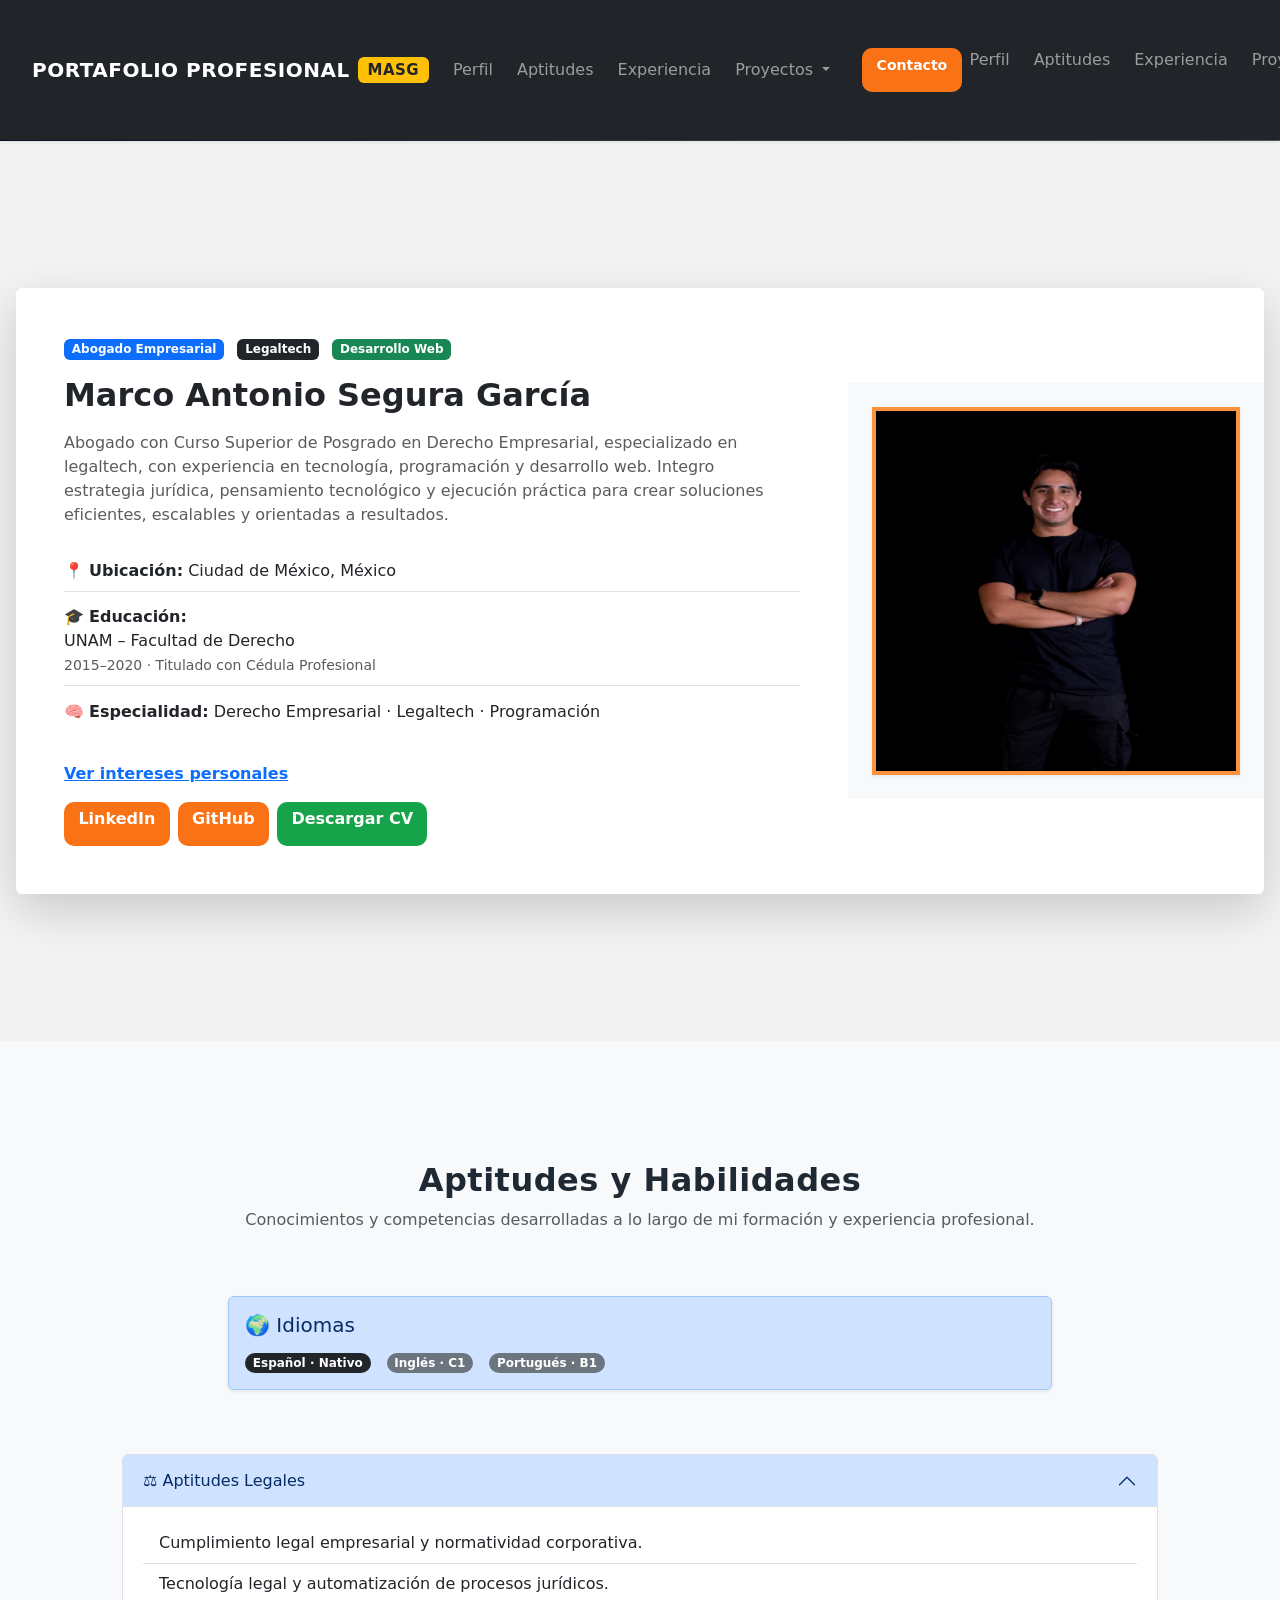
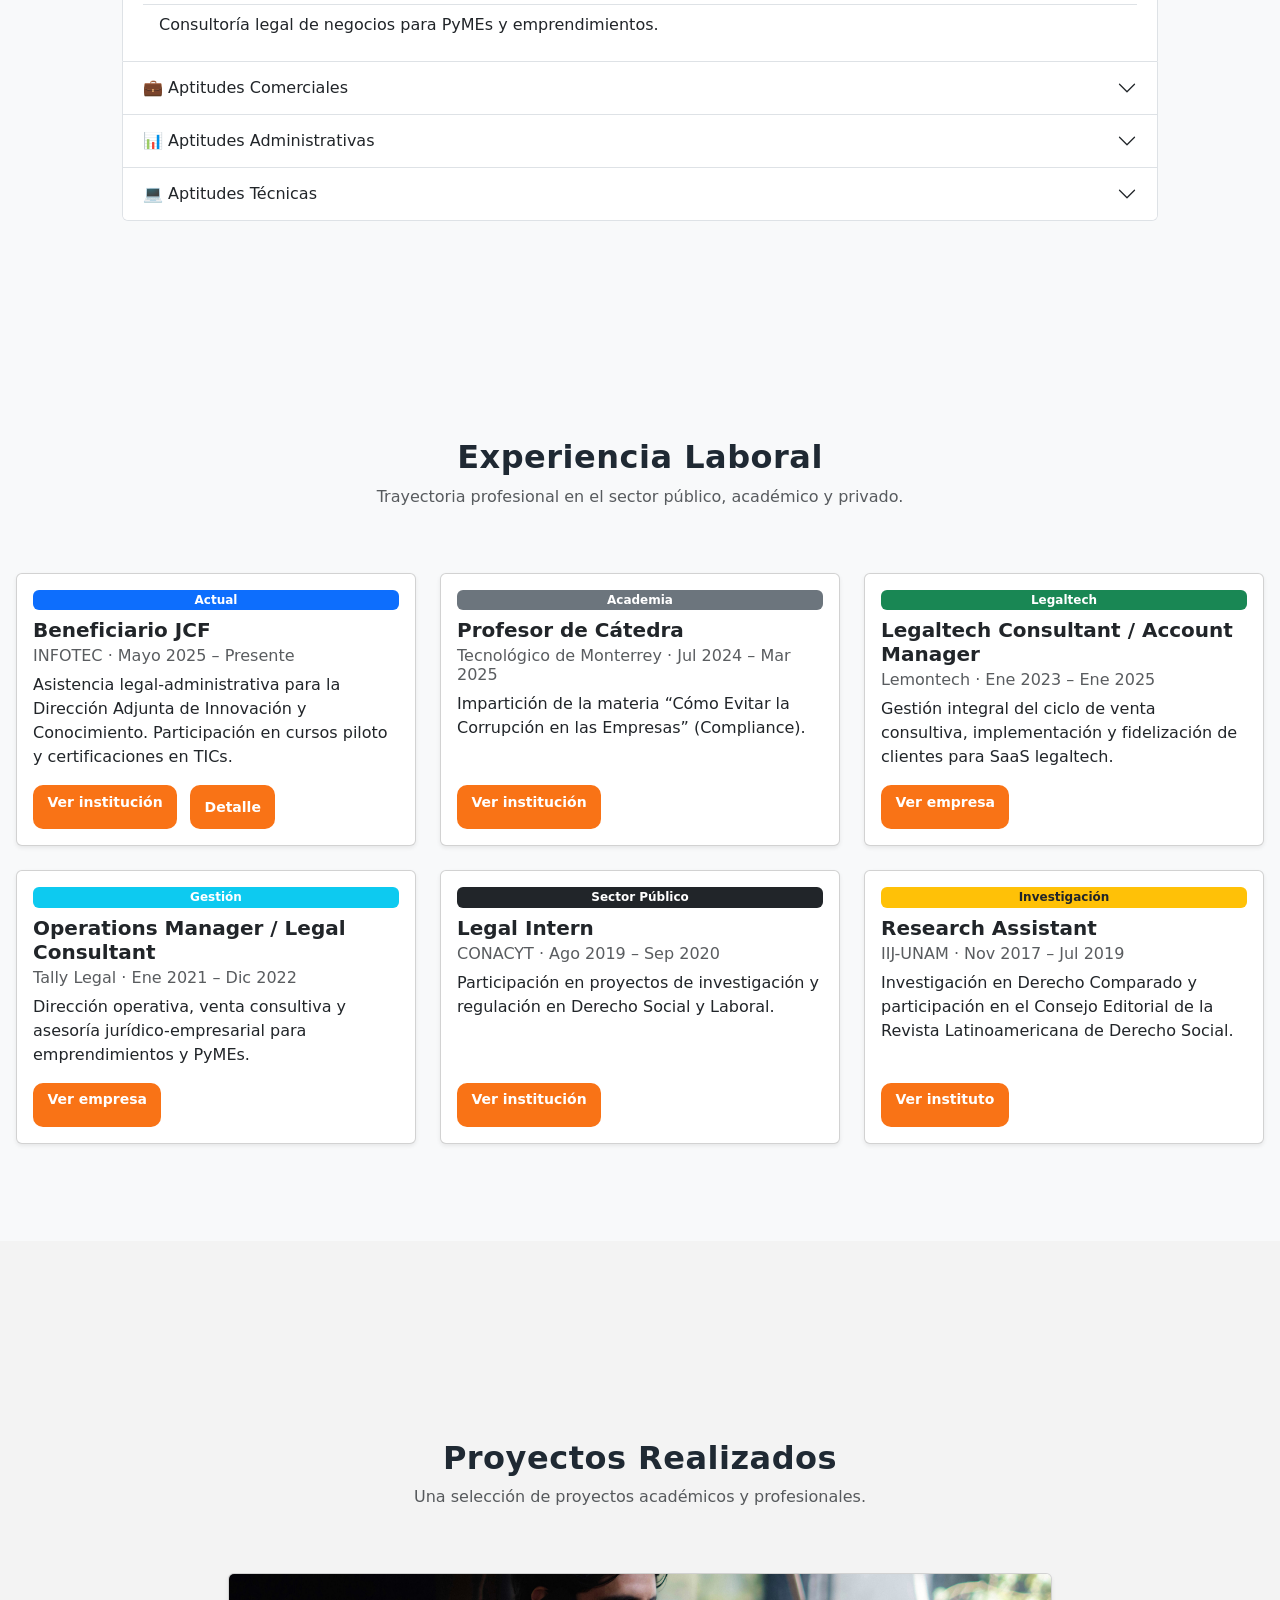
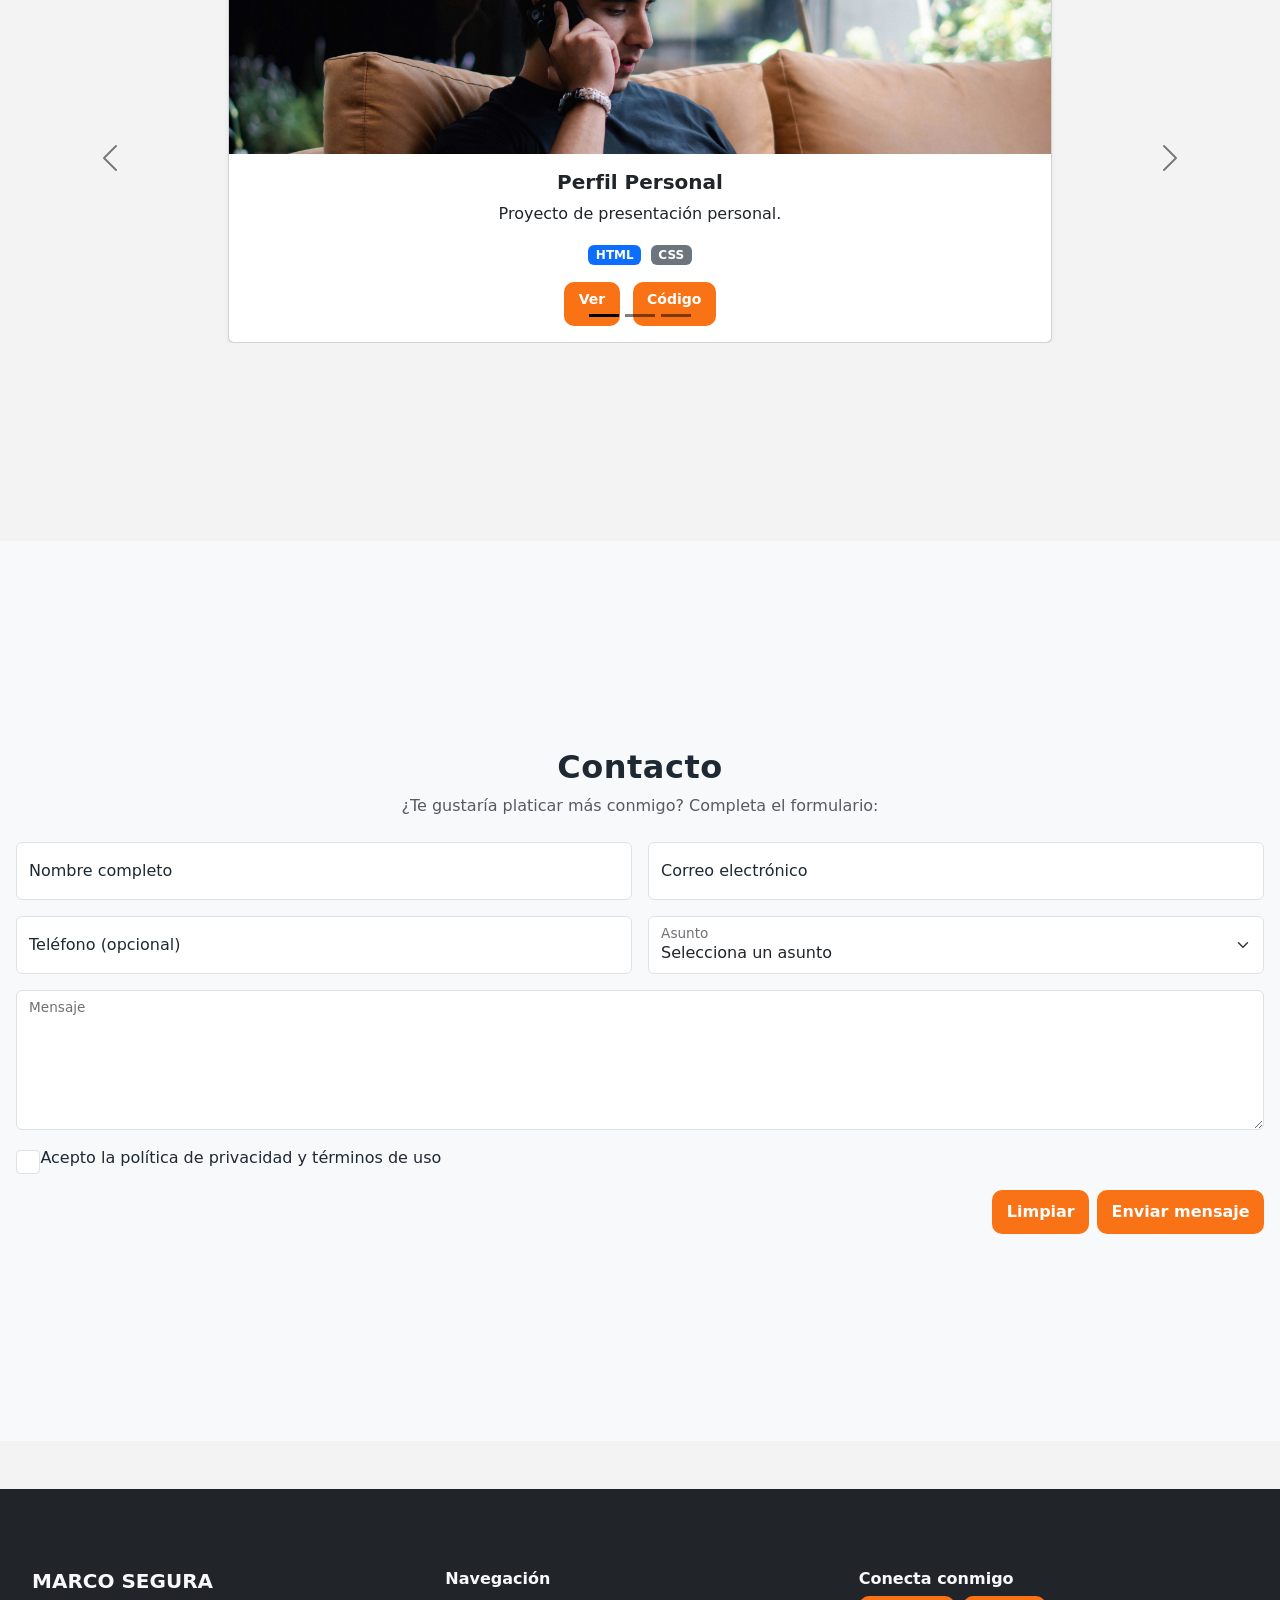
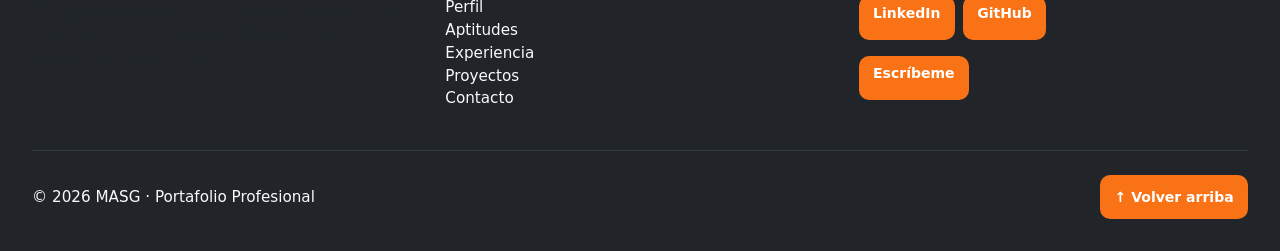
==== commit cbc9d2f5: "Add files via upload" ====
--- a/index.html
+++ b/index.html
@@ -4,7 +4,10 @@
     <!-- META TAGS -->
       <meta charset="UTF-8">
       <meta name="viewport" content="width=device-width, initial-scale=1.0">
+      <meta name="description" content="Portafolio profesional de Marco Segura — Abogado especializado en Derecho Empresarial y Legaltech, con habilidades en desarrollo web.">
+      <link rel="icon" href="assets/img/favicon.ico" type="image/x-icon">
       <title>Portafolio ft Bootstrap | MASG</title>
+
     <!-- Bootstrap CSS (CDN: jsDelivr) -->
     <link href="https://cdn.jsdelivr.net/npm/bootstrap@5.0.2/dist/css/bootstrap.min.css"
           rel="stylesheet"
@@ -36,7 +39,7 @@
         data-bs-toggle="offcanvas"
         data-bs-target="#offcanvasNavbar"
         aria-controls="offcanvasNavbar"
-        aria-label="Toggle navigation">
+        aria-label="Abrir menú de navegación">
         <span class="navbar-toggler-icon"></span>
       </button>
 
@@ -94,7 +97,7 @@
           <h5 class="offcanvas-title" id="offcanvasNavbarLabel">
             Navegación
           </h5>
-          <button type="button" class="btn-close btn-close-white" data-bs-dismiss="offcanvas"></button>
+          <button type="button" class="btn-close btn-close-white" data-bs-dismiss="offcanvas" aria-label="Cerrar menú"></button>
         </div>
 
         <div class="offcanvas-body">
@@ -142,7 +145,7 @@
   </nav>
 </header>
 
-<main>
+<main id="main">
 <!-- ================= PERFIL / HERO ================= -->
 <section id="perfil" class="py-5">
   <div class="container">
@@ -209,6 +212,7 @@
             <a
               href="https://mx.linkedin.com/in/marcosegar"
               target="_blank"
+              rel="noopener noreferrer"
               class="btn btn-primary">
               LinkedIn
             </a>
@@ -216,6 +220,7 @@
             <a
               href="https://github.com/qwertysegar"
               target="_blank"
+              rel="noopener noreferrer"
               class="btn btn-outline-dark">
               GitHub
             </a>
@@ -223,6 +228,7 @@
             <a
               href="https://drive.google.com/drive/folders/170yo0Jqm3mFvc3dnW_CJpnDJ2ZzEN7x0?usp=drive_link"
               target="_blank"
+              rel="noopener noreferrer"
               class="btn btn-success">
               Descargar CV
             </a>
@@ -232,11 +238,11 @@
 
         <!-- Imagen -->
         <div class="col-12 col-lg-4 bg-light p-4 text-center">
-          <div class="ratio ratio-1x1 mx-auto" style="max-width: 280px;">
+          <div class="ratio ratio-1x1 mx-auto" style="max-width: 380px;">
             <img
               src="assets/img/MASG.jpg"
               alt="Foto de perfil de Marco Segura"
-              class="img-fluid rounded-circle shadow-sm"
+              class="img-fluid shadow-sm"
             >
           </div>
         </div>
@@ -248,11 +254,9 @@
 </section>
 
 <!-- ================= APTITUDES Y HABILIDADES ================= -->
-
 <section id="aptitudes" class="py-5 bg-light">
   <div class="container">
 
-```
 <!-- Encabezado -->
 <div class="row mb-5">
   <div class="col text-center">
@@ -358,6 +362,7 @@
 
   </div>
 </section>
+
 <!-- ================= EXPERIENCIA LABORAL ================= -->
 <section id="experiencia" class="py-5 bg-light">
   <div class="container">
@@ -383,7 +388,7 @@
               Participación en cursos piloto y certificaciones en TICs.
             </p>
             <div class="mt-auto">
-              <a href="https://www.infotec.mx" target="_blank" class="btn btn-outline-primary btn-sm">Ver institución</a>
+              <a href="https://www.infotec.mx" target="_blank" rel="noopener noreferrer" class="btn btn-outline-primary btn-sm">Ver institución</a>
               <button class="btn btn-primary btn-sm ms-2" data-bs-toggle="modal" data-bs-target="#exp1">Detalle</button>
             </div>
           </div>
@@ -401,7 +406,7 @@
               Impartición de la materia “Cómo Evitar la Corrupción en las Empresas” (Compliance).
             </p>
             <div class="mt-auto">
-              <a href="https://tec.mx" target="_blank" class="btn btn-outline-primary btn-sm">Ver institución</a>
+              <a href="https://tec.mx" target="_blank" rel="noopener noreferrer" class="btn btn-outline-primary btn-sm">Ver institución</a>
             </div>
           </div>
         </div>
@@ -419,7 +424,7 @@
               de clientes para SaaS legaltech.
             </p>
             <div class="mt-auto">
-              <a href="https://lemontech.com" target="_blank" class="btn btn-outline-primary btn-sm">Ver empresa</a>
+              <a href="https://lemontech.com" target="_blank" rel="noopener noreferrer" class="btn btn-outline-primary btn-sm">Ver empresa</a>
             </div>
           </div>
         </div>
@@ -437,7 +442,7 @@
               para emprendimientos y PyMEs.
             </p>
             <div class="mt-auto">
-              <a href="https://tallylegal.io" target="_blank" class="btn btn-outline-primary btn-sm">Ver empresa</a>
+              <a href="https://tallylegal.io" target="_blank" rel="noopener noreferrer" class="btn btn-outline-primary btn-sm">Ver empresa</a>
             </div>
           </div>
         </div>
@@ -454,7 +459,7 @@
               Participación en proyectos de investigación y regulación en Derecho Social y Laboral.
             </p>
             <div class="mt-auto">
-              <a href="https://www.gob.mx/conacyt" target="_blank" class="btn btn-outline-primary btn-sm">Ver institución</a>
+              <a href="https://www.gob.mx/conacyt" target="_blank" rel="noopener noreferrer" class="btn btn-outline-primary btn-sm">Ver institución</a>
             </div>
           </div>
         </div>
@@ -472,7 +477,7 @@
               de la Revista Latinoamericana de Derecho Social.
             </p>
             <div class="mt-auto">
-              <a href="https://www.juridicas.unam.mx" target="_blank" class="btn btn-outline-primary btn-sm">Ver instituto</a>
+              <a href="https://www.juridicas.unam.mx" target="_blank" rel="noopener noreferrer" class="btn btn-outline-primary btn-sm">Ver instituto</a>
             </div>
           </div>
         </div>
@@ -488,7 +493,7 @@
     <div class="modal-content">
       <div class="modal-header">
         <h5 class="modal-title" id="exp1Label">Beneficiario JCF – INFOTEC</h5>
-        <button type="button" class="btn-close" data-bs-dismiss="modal" aria-label="Close"></button>
+        <button type="button" class="btn-close" data-bs-dismiss="modal" aria-label="Cerrar"></button>
       </div>
       <div class="modal-body">
         <ul>
@@ -503,7 +508,7 @@
     </div>
   </div>
 </div>
-</section>
+
 <!-- ================= PROYECTOS ================= -->
 <section id="proyectos" class="py-5">
   <div class="container">
@@ -520,9 +525,9 @@
 
       <!-- Indicadores -->
       <div class="carousel-indicators">
-        <button type="button" data-bs-target="#proyectosCarousel" data-bs-slide-to="0" class="active" aria-current="true"></button>
-        <button type="button" data-bs-target="#proyectosCarousel" data-bs-slide-to="1"></button>
-        <button type="button" data-bs-target="#proyectosCarousel" data-bs-slide-to="2"></button>
+        <button type="button" data-bs-target="#proyectosCarousel" data-bs-slide-to="0" class="active" aria-current="true" aria-label="Proyecto 1"></button>
+        <button type="button" data-bs-target="#proyectosCarousel" data-bs-slide-to="1" aria-label="Proyecto 2"></button>
+        <button type="button" data-bs-target="#proyectosCarousel" data-bs-slide-to="2" aria-label="Proyecto 3"></button>
       </div>
 
       <div class="carousel-inner">
@@ -532,7 +537,7 @@
           <div class="row justify-content-center">
             <div class="col-md-10 col-lg-8">
               <div class="card shadow-sm">
-                <img src="assets/img/MASG2.JPEG" class="card-img-top" alt="Perfil Personal">
+                <img src="assets/img/MASG2.JPEG" class="card-img-top" alt="Proyecto: Perfil Personal">
                 <div class="card-body text-center">
                   <h5 class="card-title">Perfil Personal</h5>
                   <p class="card-text">Proyecto de presentación personal.</p>
@@ -543,7 +548,7 @@
                   </div>
 
                   <a href="#perfil" class="btn btn-primary btn-sm">Ver</a>
-                  <a href="https://github.com/qwertysegar/Desarrollo-Web" target="_blank" class="btn btn-outline-primary btn-sm ms-2">Código</a>
+                  <a href="https://github.com/qwertysegar/Desarrollo-Web" target="_blank" rel="noopener noreferrer" class="btn btn-outline-primary btn-sm ms-2">Código</a>
                 </div>
               </div>
             </div>
@@ -566,8 +571,8 @@
                     <span class="badge bg-success">JavaScript</span>
                   </div>
 
-                  <a href="assets/proyectos/index3.html" target="_blank" class="btn btn-primary btn-sm">Ver proyecto</a>
-                  <a href="https://github.com/qwertysegar/Desarrollo-Web" target="_blank" class="btn btn-outline-primary btn-sm ms-2">Código</a>
+                  <a href="assets/proyectos/index3.html" target="_blank" rel="noopener noreferrer" class="btn btn-primary btn-sm">Ver proyecto</a>
+                  <a href="https://github.com/qwertysegar/Desarrollo-Web" target="_blank" rel="noopener noreferrer" class="btn btn-outline-primary btn-sm ms-2">Código</a>
                 </div>
               </div>
             </div>
@@ -591,7 +596,7 @@
                   </div>
 
                   <a href="#contacto" class="btn btn-primary btn-sm">Ver</a>
-                  <a href="https://github.com/qwertysegar/Desarrollo-Web" target="_blank" class="btn btn-outline-primary btn-sm ms-2">Código</a>
+                  <a href="https://github.com/qwertysegar/Desarrollo-Web" target="_blank" rel="noopener noreferrer" class="btn btn-outline-primary btn-sm ms-2">Código</a>
                 </div>
               </div>
             </div>
@@ -601,16 +606,17 @@
       </div>
 
       <!-- Controles -->
-      <button class="carousel-control-prev" type="button" data-bs-target="#proyectosCarousel" data-bs-slide="prev">
-        <span class="carousel-control-prev-icon"></span>
+      <button class="carousel-control-prev" type="button" data-bs-target="#proyectosCarousel" data-bs-slide="prev" aria-label="Anterior">
+        <span class="carousel-control-prev-icon" aria-hidden="true"></span>
       </button>
-      <button class="carousel-control-next" type="button" data-bs-target="#proyectosCarousel" data-bs-slide="next">
-        <span class="carousel-control-next-icon"></span>
+      <button class="carousel-control-next" type="button" data-bs-target="#proyectosCarousel" data-bs-slide="next" aria-label="Siguiente">
+        <span class="carousel-control-next-icon" aria-hidden="true"></span>
       </button>
 
     </div>
   </div>
 </section>
+
 <!-- ================= CONTACTO ================= -->
 <section id="contacto" class="py-5 bg-light">
   <div class="container">
@@ -655,7 +661,7 @@
         <!-- Teléfono -->
         <div class="col-md-6">
           <div class="form-floating">
-            <input type="tel" class="form-control" id="telefono" placeholder="Teléfono">
+            <input type="tel" class="form-control" id="telefono" placeholder="Teléfono" inputmode="tel" pattern="[0-9\s()+-]{7,}" >
             <label for="telefono">Teléfono (opcional)</label>
           </div>
         </div>
@@ -668,7 +674,7 @@
               <option value="oferta">Oferta laboral</option>
               <option value="colaboracion">Colaboración</option>
               <option value="consulta">Consultoría</option>
-              <option value="romantica">Una cita romántica 😉</option>
+              <!-- <option value="romantica">Una cita romántica 😉</option> -->
               <option value="otro">Otro</option>
             </select>
             <label for="asunto">Asunto</label>
@@ -724,7 +730,7 @@
 
       <div class="modal-header">
         <h5 class="modal-title">Mensaje enviado</h5>
-        <button type="button" class="btn-close" data-bs-dismiss="modal"></button>
+        <button type="button" class="btn-close" data-bs-dismiss="modal" aria-label="Cerrar"></button>
       </div>
 
       <div class="modal-body">
@@ -738,6 +744,7 @@
     </div>
   </div>
 </div>
+
 </main>
 <!-- ================= FOOTER ================= -->
 
@@ -771,8 +778,8 @@
   <div class="col-md-4">
     <h6 class="fw-semibold">Conecta conmigo</h6>
     <div class="d-flex gap-2 mb-3">
-      <a href="https://mx.linkedin.com/in/marcosegar" target="_blank" class="btn btn-outline-light btn-sm">LinkedIn</a>
-      <a href="https://github.com/qwertysegar" target="_blank" class="btn btn-outline-light btn-sm">GitHub</a>
+      <a href="https://mx.linkedin.com/in/marcosegar" target="_blank" rel="noopener noreferrer" class="btn btn-outline-light btn-sm">LinkedIn</a>
+      <a href="https://github.com/qwertysegar" target="_blank" rel="noopener noreferrer" class="btn btn-outline-light btn-sm">GitHub</a>
     </div>
     <a href="#contacto" class="btn btn-primary btn-sm">Escríbeme</a>
   </div>
@@ -792,9 +799,20 @@
   </div>
 </footer>
 
-    <!-- Bootstrap Bundle with Popper (colócalo justo antes del cierre de body) -->
+    <!-- Bootstrap Bundle with Popper -->
     <script src="https://cdn.jsdelivr.net/npm/bootstrap@5.0.2/dist/js/bootstrap.bundle.min.js"
             integrity="sha384-MrcW6ZMFYlzcLA8Nl+NtUVF0sA7MsXsP1UyJoMp4YLEuNSfAP+JcXn/tWtIaxVXM"
             crossorigin="anonymous"></script>
+
+    <!-- Tu JS (validaciones, toggles extra). Dejar en /js/main.js y usa defer -->
+    <script src="js/main.js" defer></script>
+
+    <!-- Script pequeño: setear año en footer (puedes moverlo a main.js) -->
+    <script>
+      (function(){ 
+        const y = document.getElementById('year');
+        if(y) y.textContent = new Date().getFullYear();
+      })();
+    </script>
   </body>
 </html>
--- a/css/styles.css
+++ b/css/styles.css
@@ -59,7 +59,7 @@
 
 .brand{
   font-weight:700;
-  color:#da600a;
+  color:#241206;
   text-decoration:none;
   font-size:1.05rem;
 }
